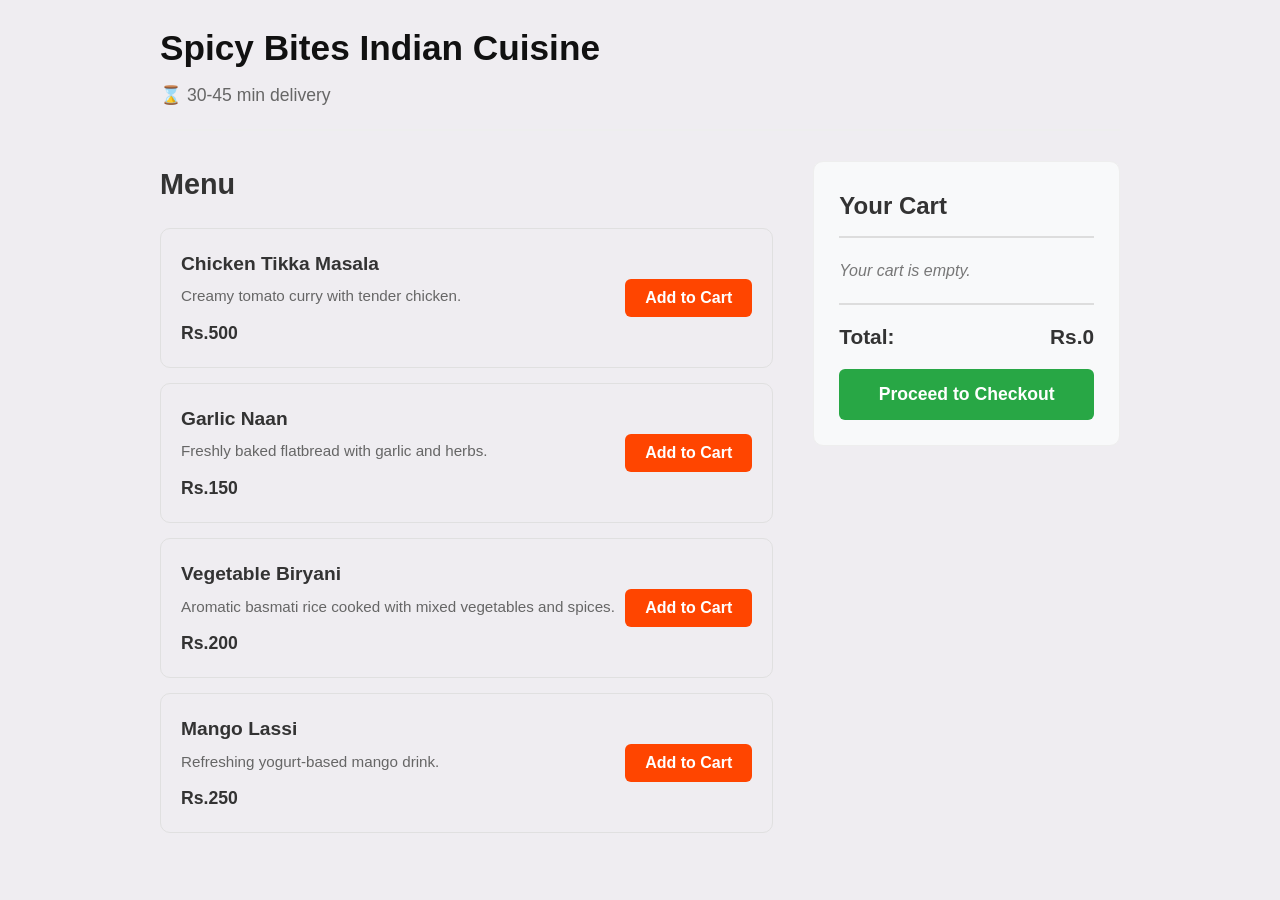
==== fooddelivery.html @ 5735a56a "Initial commit" ====
<!DOCTYPE html>
<html lang="en">

<head>
    <title>Spicy Bites Indian Cuisine - Order Online</title>
    <link rel="stylesheet" href="fooddeliver.css">
    <style>
        .cart-item-controls {
            display: flex;
            align-items: center;
            gap: 8px;
        }

        .qty-btn {
            background-color: #eee;
            border: 1px solid #ccc;
            padding: 2px 8px;
            cursor: pointer;
            border-radius: 4px;
            font-weight: bold;
        }

        .qty-btn:hover {
            background-color: #ddd;
        }

        .cart-empty-msg {
            color: #777;
            font-style: italic;
        }
    </style>
</head>

<body>
    <div class="container">
        <!-- Restaurant Header -->
        <header class="restaurant-header">
            <h1>Spicy Bites Indian Cuisine</h1>
            <p class="restaurant-meta"> ⌛ 30-45 min delivery</p>
        </header>
        <main class="main-content">
            <!-- Menu Section -->
            <section class="menu-section">
                <h2>Menu</h2>
                <div class="menu-item" data-id="1" data-name="Chicken Tikka Masala" data-price="500">
                    <div class="menu-info">
                        <h3>Chicken Tikka Masala</h3>
                        <p>Creamy tomato curry with tender chicken.</p>
                        <span class="price">Rs.500</span>
                    </div>
                    <button class="add-btn">Add to Cart</button>
                </div>
                <div class="menu-item" data-id="2" data-name="Garlic Naan" data-price="150">
                    <div class="menu-info">
                        <h3>Garlic Naan</h3>
                        <p>Freshly baked flatbread with garlic and herbs.</p>
                        <span class="price">Rs.150</span>
                    </div>
                    <button class="add-btn">Add to Cart</button>
                </div>

                <div class="menu-item" data-id="3" data-name="Vegetable Biryani" data-price="200">
                    <div class="menu-info">
                        <h3>Vegetable Biryani</h3>
                        <p>Aromatic basmati rice cooked with mixed vegetables and spices.</p>
                        <span class="price">Rs.200</span>
                    </div>
                    <button class="add-btn">Add to Cart</button>
                </div>

                <div class="menu-item" data-id="4" data-name="Mango Lassi" data-price="250">
                    <div class="menu-info">
                        <h3>Mango Lassi</h3>
                        <p>Refreshing yogurt-based mango drink.</p>
                        <span class="price">Rs.250</span>
                    </div>
                    <button class="add-btn">Add to Cart</button>
                </div>
            </section>

            <!-- Shopping Cart Section -->
            <aside class="cart-section">
                <div class="cart-sticky">
                    <h2>Your Cart</h2>

                    <!-- Cart Items Container -->
                    <div class="cart-items" id="cart-items-container">
                        <p class="cart-empty-msg">Your cart is empty.</p>
                    </div>

                    <!-- Cart Total -->
                    <div class="cart-total-section">
                        <div class="cart-total">
                            <span>Total:</span>
                            <span id="cart-total-price">Rs.0</span>
                        </div>
                        <button class="checkout-btn">Proceed to Checkout</button>
                    </div>
                </div>
            </aside>
        </main>
    </div>
    <script>
        const cart = {};
        const cartItemsContainer = document.getElementById('cart-items-container');
        const cartTotalPrice = document.getElementById('cart-total-price');
        const addButtons = document.querySelectorAll('.menu-item .add-btn');

        // Add event listeners to all "Add to Cart" buttons
        addButtons.forEach(button => {
            button.addEventListener('click', (e) => {
                const menuItem = e.target.closest('.menu-item');
                const id = menuItem.dataset.id;
                const name = menuItem.dataset.name;
                const price = parseFloat(menuItem.dataset.price);
                addToCart(id, name, price);
            });
        });
        function addToCart(id, name, price) {
            if (cart[id]) {
                cart[id].quantity += 1;
            } else {
                cart[id] = { name, price, quantity: 1 };
            }
            renderCart();
        }
        function updateQuantity(id, change) {
            if (cart[id]) {
                cart[id].quantity += change;
                if (cart[id].quantity <= 0) {
                    delete cart[id];
                }
            }
            renderCart();
        }
        function renderCart() {
            cartItemsContainer.innerHTML = '';
            let total = 0;
            const itemKeys = Object.keys(cart);

            if (itemKeys.length == 0) {
                cartItemsContainer.innerHTML = '<p class="cart-empty-msg">Your cart is empty.</p>';
                cartTotalPrice.textContent = 'Rs.0';
                return;
            }

            itemKeys.forEach(id => {
                const item = cart[id];
                const itemSubtotal = item.price * item.quantity;
                total += itemSubtotal;

                const cartItemEl = document.createElement('div');
                cartItemEl.className = 'cart-item';
                cartItemEl.innerHTML = `
                    <span>${item.quantity}x ${item.name}</span>
                    <div class="cart-item-controls">
                        <span>Rs.${itemSubtotal}</span>
                        <button class="qty-btn" onclick="updateQuantity('${id}', -1)">-</button>
                        <button class="qty-btn" onclick="updateQuantity('${id}', 1)">+</button>
                    </div>
                `;
                cartItemsContainer.appendChild(cartItemEl);
            });
            cartTotalPrice.textContent = `Rs.${total}`;
        }
    </script>
</body>

</html>
---- fooddeliver.css ----
/* General Reset and Typography */
* {
    box-sizing: border-box;
    margin: 0;
    padding: 0;
}

body {
    font-family: 'Segoe UI', Tahoma, Geneva, Verdana, sans-serif;
    background-color: #efedf1;
    color: #333333;
    line-height: 1.6;
}

.container {
    max-width: 1000px;
    margin: 0 auto;
    padding: 20px;
}

/* Header Styling */
.restaurant-header {
    border-bottom: 2px solid #eeeeee;
    padding-bottom: 20px;
    margin-bottom: 30px;
}

.restaurant-header h1 {
    font-size: 2.2rem;
    margin-bottom: 5px;
    color: #111111;
}

.restaurant-meta {
    color: #666666;
    font-size: 1.1rem;
}

/* Layout for Menu and Cart */
.main-content {
    display: flex;
    gap: 40px;
}

/* Menu Section */
.menu-section {
    flex: 2;
    /* Takes up 2/3 of the space */
}

.menu-section h2 {
    margin-bottom: 20px;
    font-size: 1.8rem;
}

.menu-item {
    display: flex;
    justify-content: space-between;
    align-items: center;
    border: 1px solid #e0e0e0;
    padding: 20px;
    margin-bottom: 15px;
    border-radius: 10px;
    transition: box-shadow 0.2s ease;
}

.menu-item:hover {
    box-shadow: 0 4px 8px rgba(0, 0, 0, 0.05);
}

.menu-info h3 {
    margin-bottom: 5px;
    font-size: 1.2rem;
}

.menu-info p {
    color: #666666;
    font-size: 0.95rem;
    margin-bottom: 10px;
}

.menu-info .price {
    font-weight: bold;
    font-size: 1.1rem;
    color: #333333;
}

.add-btn {
    background-color: #ff4500;
    color: #ffffff;
    border: none;
    padding: 10px 20px;
    border-radius: 6px;
    font-size: 1rem;
    cursor: pointer;
    font-weight: bold;
    transition: background-color 0.2s ease;
}

.add-btn:hover {
    background-color: #e03e00;
}

/* Cart Section */
.cart-section {
    flex: 1;
    /* Takes up 1/3 of the space */
}

.cart-sticky {
    background-color: #f8f9fa;
    padding: 25px;
    border-radius: 10px;
    border: 1px solid #eeeeee;
    position: sticky;
    top: 20px;
}

.cart-sticky h2 {
    margin-bottom: 20px;
    font-size: 1.5rem;
    border-bottom: 2px solid #dddddd;
    padding-bottom: 10px;
}

.cart-item {
    display: flex;
    justify-content: space-between;
    margin-bottom: 12px;
    font-size: 1rem;
}

.cart-total-section {
    margin-top: 20px;
    padding-top: 15px;
    border-top: 2px solid #dddddd;
}

.cart-total {
    display: flex;
    justify-content: space-between;
    font-weight: bold;
    font-size: 1.3rem;
    margin-bottom: 15px;
}

.checkout-btn {
    width: 100%;
    background-color: #28a745;
    color: white;
    border: none;
    padding: 15px;
    border-radius: 6px;
    font-size: 1.1rem;
    font-weight: bold;
    cursor: pointer;
    transition: background-color 0.2s ease;
}

.checkout-btn:hover {
    background-color: #218838;
}

/* Responsive Design for Mobile */
@media (max-width: 768px) {
    .main-content {
        flex-direction: column;
    }

    .cart-sticky {
        position: static;
        /* Removes sticky behavior on mobile */
    }
}
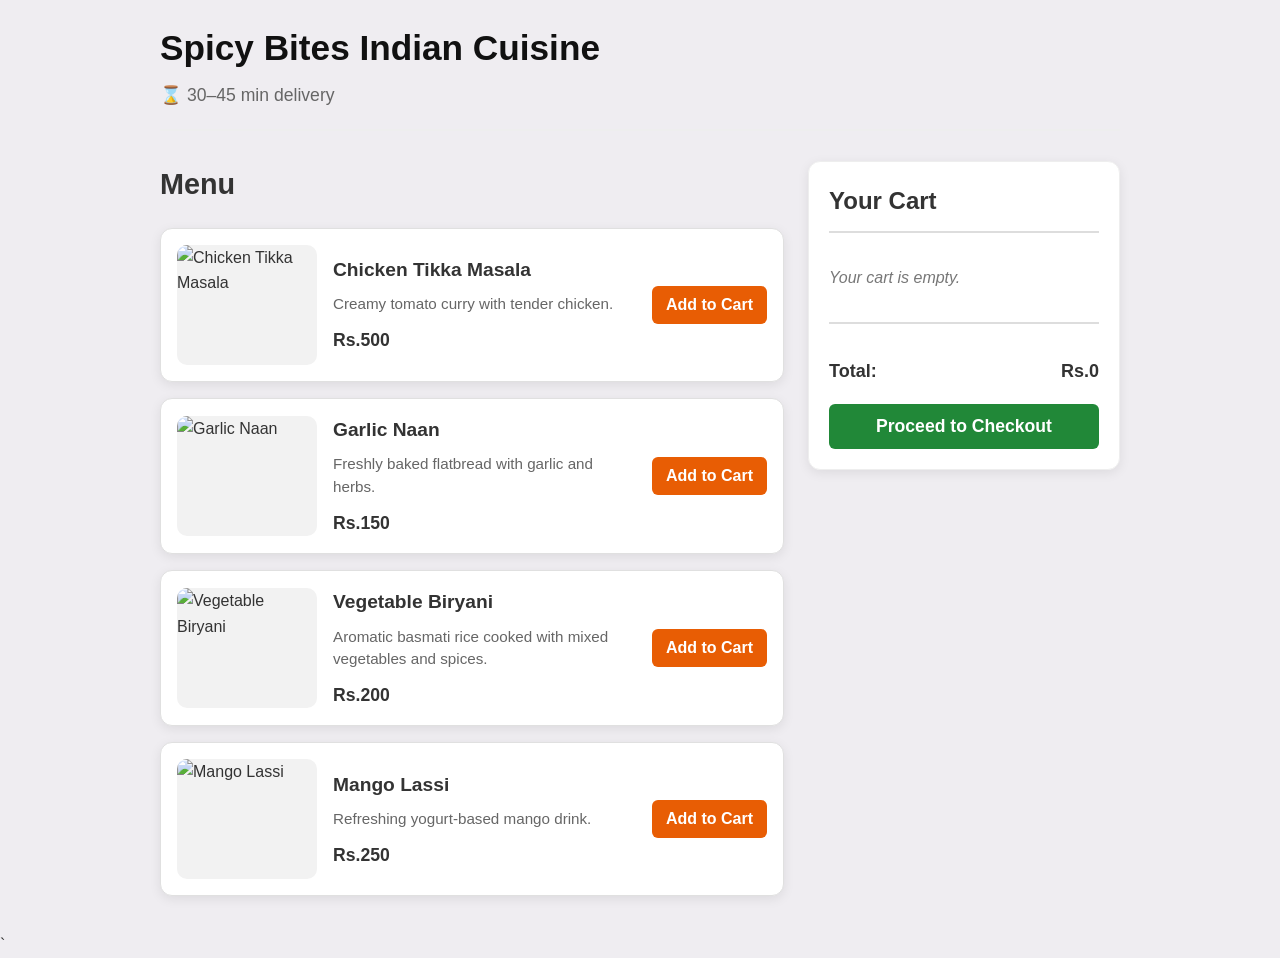
==== commit 8af7c17d: "Update project files" ====
--- a/fooddelivery.html
+++ b/fooddelivery.html
@@ -2,168 +2,428 @@
 <html lang="en">
 
 <head>
+    <meta charset="UTF-8">
+    <meta name="viewport" content="width=device-width, initial-scale=1.0">
     <title>Spicy Bites Indian Cuisine - Order Online</title>
     <link rel="stylesheet" href="fooddeliver.css">
+
     <style>
+        .main-content {
+            display: grid;
+            grid-template-columns: minmax(0, 2fr) minmax(280px, 1fr);
+            gap: 24px;
+            align-items: start;
+        }
+
+        .menu-item {
+            display: flex;
+            align-items: center;
+            gap: 16px;
+            padding: 16px;
+            margin-bottom: 16px;
+            border-radius: 12px;
+            background: #fff;
+            box-shadow: 0 3px 12px rgba(0, 0, 0, 0.08);
+        }
+
+        .food-image {
+            width: 140px;
+            height: 120px;
+            object-fit: cover;
+            flex-shrink: 0;
+            border-radius: 10px;
+            background: #f2f2f2;
+        }
+
+        .menu-info {
+            flex: 1;
+            min-width: 0;
+        }
+
+        .menu-info h3 {
+            margin: 0 0 8px;
+        }
+
+        .menu-info p {
+            margin: 0 0 10px;
+            color: #666;
+            line-height: 1.5;
+        }
+
+        .price {
+            font-weight: bold;
+            color: #d35400;
+        }
+
+        .add-btn {
+            flex-shrink: 0;
+            padding: 10px 14px;
+            border: none;
+            border-radius: 6px;
+            background: #e85d04;
+            color: white;
+            cursor: pointer;
+            font-weight: bold;
+        }
+
+        .add-btn:hover {
+            background: #c94b00;
+        }
+
+        .cart-sticky {
+            position: sticky;
+            top: 20px;
+            padding: 20px;
+            background: white;
+            border-radius: 12px;
+            box-shadow: 0 3px 12px rgba(0, 0, 0, 0.08);
+        }
+
+        .cart-item {
+            display: flex;
+            justify-content: space-between;
+            align-items: center;
+            gap: 10px;
+            padding: 12px 0;
+            border-bottom: 1px solid #eee;
+        }
+
         .cart-item-controls {
             display: flex;
             align-items: center;
             gap: 8px;
+            flex-shrink: 0;
         }
 
         .qty-btn {
-            background-color: #eee;
+            background: #eee;
             border: 1px solid #ccc;
-            padding: 2px 8px;
+            padding: 3px 9px;
             cursor: pointer;
             border-radius: 4px;
             font-weight: bold;
         }
 
         .qty-btn:hover {
-            background-color: #ddd;
+            background: #ddd;
         }
 
         .cart-empty-msg {
             color: #777;
             font-style: italic;
+            padding: 12px 0;
+        }
+
+        .cart-total {
+            display: flex;
+            justify-content: space-between;
+            margin: 18px 0;
+            font-weight: bold;
+            font-size: 18px;
+        }
+
+        .checkout-btn {
+            width: 100%;
+            padding: 12px;
+            border: none;
+            border-radius: 6px;
+            background: #218838;
+            color: white;
+            font-weight: bold;
+            cursor: pointer;
+        }
+
+        .checkout-btn:hover {
+            background: #19692c;
+        }
+
+        @media (max-width: 800px) {
+            .main-content {
+                grid-template-columns: 1fr;
+            }
+
+            .cart-sticky {
+                position: static;
+            }
+        }
+
+        @media (max-width: 500px) {
+            .menu-item {
+                flex-wrap: wrap;
+                gap: 12px;
+            }
+
+            .food-image {
+                width: 100%;
+                height: 190px;
+            }
+
+            .menu-info {
+                flex-basis: 100%;
+            }
+
+            .add-btn {
+                width: 100%;
+            }
+
+            .cart-item {
+                flex-wrap: wrap;
+            }
         }
     </style>
 </head>
 
 <body>
     <div class="container">
+
         <!-- Restaurant Header -->
         <header class="restaurant-header">
             <h1>Spicy Bites Indian Cuisine</h1>
-            <p class="restaurant-meta"> ⌛ 30-45 min delivery</p>
+            <p class="restaurant-meta">⌛ 30–45 min delivery</p>
         </header>
+
         <main class="main-content">
+
             <!-- Menu Section -->
             <section class="menu-section">
                 <h2>Menu</h2>
+
+                <!-- Chicken Tikka Masala -->
                 <div class="menu-item" data-id="1" data-name="Chicken Tikka Masala" data-price="500">
+
+                    <img class="food-image"
+                        src="https://images.unsplash.com/photo-1565557623262-b51c2513a641?auto=format&fit=crop&w=500&q=80"
+                        alt="Chicken Tikka Masala" loading="lazy"
+                        onerror="this.onerror=null;this.src='https://placehold.co/500x400/f3e0cf/663300?text=Chicken+Tikka+Masala';">
+
                     <div class="menu-info">
                         <h3>Chicken Tikka Masala</h3>
                         <p>Creamy tomato curry with tender chicken.</p>
                         <span class="price">Rs.500</span>
                     </div>
-                    <button class="add-btn">Add to Cart</button>
+
+                    <button class="add-btn" type="button">Add to Cart</button>
                 </div>
+
+                <!-- Garlic Naan -->
                 <div class="menu-item" data-id="2" data-name="Garlic Naan" data-price="150">
+
+                    <img class="food-image"
+                        src="https://commons.wikimedia.org/wiki/Special:FilePath/ButterNaan.JPG?width=500"
+                        alt="Garlic Naan" loading="lazy"
+                        onerror="this.onerror=null;this.src='https://placehold.co/500x400/f3e0cf/663300?text=Garlic+Naan';">
+
                     <div class="menu-info">
                         <h3>Garlic Naan</h3>
                         <p>Freshly baked flatbread with garlic and herbs.</p>
                         <span class="price">Rs.150</span>
                     </div>
-                    <button class="add-btn">Add to Cart</button>
+
+                    <button class="add-btn" type="button">Add to Cart</button>
                 </div>
 
+                <!-- Vegetable Biryani -->
                 <div class="menu-item" data-id="3" data-name="Vegetable Biryani" data-price="200">
+
+                    <img class="food-image"
+                        src="https://images.unsplash.com/photo-1589302168068-964664d93dc0?auto=format&fit=crop&w=500&q=80"
+                        alt="Vegetable Biryani" loading="lazy"
+                        onerror="this.onerror=null;this.src='https://placehold.co/500x400/f3e0cf/663300?text=Vegetable+Biryani';">
+
                     <div class="menu-info">
                         <h3>Vegetable Biryani</h3>
                         <p>Aromatic basmati rice cooked with mixed vegetables and spices.</p>
                         <span class="price">Rs.200</span>
                     </div>
-                    <button class="add-btn">Add to Cart</button>
+
+                    <button class="add-btn" type="button">Add to Cart</button>
                 </div>
 
+                <!-- Mango Lassi -->
                 <div class="menu-item" data-id="4" data-name="Mango Lassi" data-price="250">
+
+                    <img class="food-image"
+                        src="https://images.unsplash.com/photo-1546173159-315724a31696?auto=format&fit=crop&w=500&q=80"
+                        alt="Mango Lassi" loading="lazy"
+                        onerror="this.onerror=null;this.src='https://placehold.co/500x400/f3e0cf/663300?text=Mango+Lassi';">
+
                     <div class="menu-info">
                         <h3>Mango Lassi</h3>
                         <p>Refreshing yogurt-based mango drink.</p>
                         <span class="price">Rs.250</span>
                     </div>
-                    <button class="add-btn">Add to Cart</button>
+
+                    <button class="add-btn" type="button">Add to Cart</button>
                 </div>
+
             </section>
 
-            <!-- Shopping Cart Section -->
+            <!-- Shopping Cart -->
             <aside class="cart-section">
                 <div class="cart-sticky">
+
                     <h2>Your Cart</h2>
 
-                    <!-- Cart Items Container -->
                     <div class="cart-items" id="cart-items-container">
                         <p class="cart-empty-msg">Your cart is empty.</p>
                     </div>
 
-                    <!-- Cart Total -->
                     <div class="cart-total-section">
                         <div class="cart-total">
                             <span>Total:</span>
                             <span id="cart-total-price">Rs.0</span>
                         </div>
-                        <button class="checkout-btn">Proceed to Checkout</button>
-                    </div>
+
+                        <button class="checkout-btn" type="button">
+                            Proceed to Checkout
+                        </button>
+                    </div>
+
                 </div>
             </aside>
+
         </main>
     </div>
+
     <script>
         const cart = {};
-        const cartItemsContainer = document.getElementById('cart-items-container');
-        const cartTotalPrice = document.getElementById('cart-total-price');
-        const addButtons = document.querySelectorAll('.menu-item .add-btn');
-
-        // Add event listeners to all "Add to Cart" buttons
+
+        const cartItemsContainer =
+            document.getElementById('cart-items-container');
+
+        const cartTotalPrice =
+            document.getElementById('cart-total-price');
+
+        const addButtons =
+            document.querySelectorAll('.menu-item .add-btn');
+
+        // Add event listeners to all Add to Cart buttons
         addButtons.forEach(button => {
-            button.addEventListener('click', (e) => {
-                const menuItem = e.target.closest('.menu-item');
+            button.addEventListener('click', event => {
+                const menuItem =
+                    event.currentTarget.closest('.menu-item');
+
                 const id = menuItem.dataset.id;
                 const name = menuItem.dataset.name;
-                const price = parseFloat(menuItem.dataset.price);
+                const price = Number(menuItem.dataset.price);
+
                 addToCart(id, name, price);
             });
         });
+
+        // Add item to cart
         function addToCart(id, name, price) {
             if (cart[id]) {
                 cart[id].quantity += 1;
             } else {
-                cart[id] = { name, price, quantity: 1 };
-            }
+                cart[id] = {
+                    name: name,
+                    price: price,
+                    quantity: 1
+                };
+            }
+
             renderCart();
         }
+
+        // Update item quantity
         function updateQuantity(id, change) {
-            if (cart[id]) {
-                cart[id].quantity += change;
-                if (cart[id].quantity <= 0) {
-                    delete cart[id];
-                }
-            }
+            if (!cart[id]) return;
+
+            cart[id].quantity += change;
+
+            if (cart[id].quantity <= 0) {
+                delete cart[id];
+            }
+
             renderCart();
         }
+
+        // Render cart and calculate total
         function renderCart() {
             cartItemsContainer.innerHTML = '';
+
             let total = 0;
             const itemKeys = Object.keys(cart);
 
-            if (itemKeys.length == 0) {
-                cartItemsContainer.innerHTML = '<p class="cart-empty-msg">Your cart is empty.</p>';
+            if (itemKeys.length === 0) {
+                cartItemsContainer.innerHTML =
+                    '<p class="cart-empty-msg">Your cart is empty.</p>';
+
                 cartTotalPrice.textContent = 'Rs.0';
                 return;
             }
 
             itemKeys.forEach(id => {
                 const item = cart[id];
-                const itemSubtotal = item.price * item.quantity;
-                total += itemSubtotal;
-
-                const cartItemEl = document.createElement('div');
-                cartItemEl.className = 'cart-item';
-                cartItemEl.innerHTML = `
-                    <span>${item.quantity}x ${item.name}</span>
-                    <div class="cart-item-controls">
-                        <span>Rs.${itemSubtotal}</span>
-                        <button class="qty-btn" onclick="updateQuantity('${id}', -1)">-</button>
-                        <button class="qty-btn" onclick="updateQuantity('${id}', 1)">+</button>
-                    </div>
-                `;
-                cartItemsContainer.appendChild(cartItemEl);
+                const subtotal = item.price * item.quantity;
+
+                total += subtotal;
+
+                const cartItem = document.createElement('div');
+                cartItem.className = 'cart-item';
+
+                const nameElement = document.createElement('span');
+                nameElement.textContent =
+                    `${item.quantity}x ${item.name}`;
+
+                const controls = document.createElement('div');
+                controls.className = 'cart-item-controls';
+
+                const subtotalElement = document.createElement('span');
+                subtotalElement.textContent = `Rs.${subtotal}`;
+
+                const minusButton = document.createElement('button');
+                minusButton.className = 'qty-btn';
+                minusButton.type = 'button';
+                minusButton.textContent = '-';
+                minusButton.setAttribute(
+                    'aria-label', `Remove one ${item.name}`
+                );
+                minusButton.addEventListener('click', () => {
+                    updateQuantity(id, -1);
+                });
+
+                const plusButton = document.createElement('button');
+                plusButton.className = 'qty-btn';
+                plusButton.type = 'button';
+                plusButton.textContent = '+';
+                plusButton.setAttribute(
+                    'aria-label', `Add one ${item.name}`
+                );
+                plusButton.addEventListener('click', () => {
+                    updateQuantity(id, 1);
+                });
+
+                controls.append(
+                    subtotalElement,
+                    minusButton,
+                    plusButton
+                );
+
+                cartItem.append(nameElement, controls);
+                cartItemsContainer.appendChild(cartItem);
             });
+
             cartTotalPrice.textContent = `Rs.${total}`;
         }
+
+        // Basic checkout feedback
+        document.querySelector('.checkout-btn')
+            .addEventListener('click', () => {
+                if (Object.keys(cart).length === 0) {
+                    alert(
+                        'Your cart is empty. Please add items before checkout.'
+                    );
+                    return;
+                }
+
+                alert(
+                    `Order total: ${cartTotalPrice.textContent}\n` +
+                    'Your cart is ready for checkout.'
+                );
+            });
     </script>
 </body>
 
-</html>+</html>`
